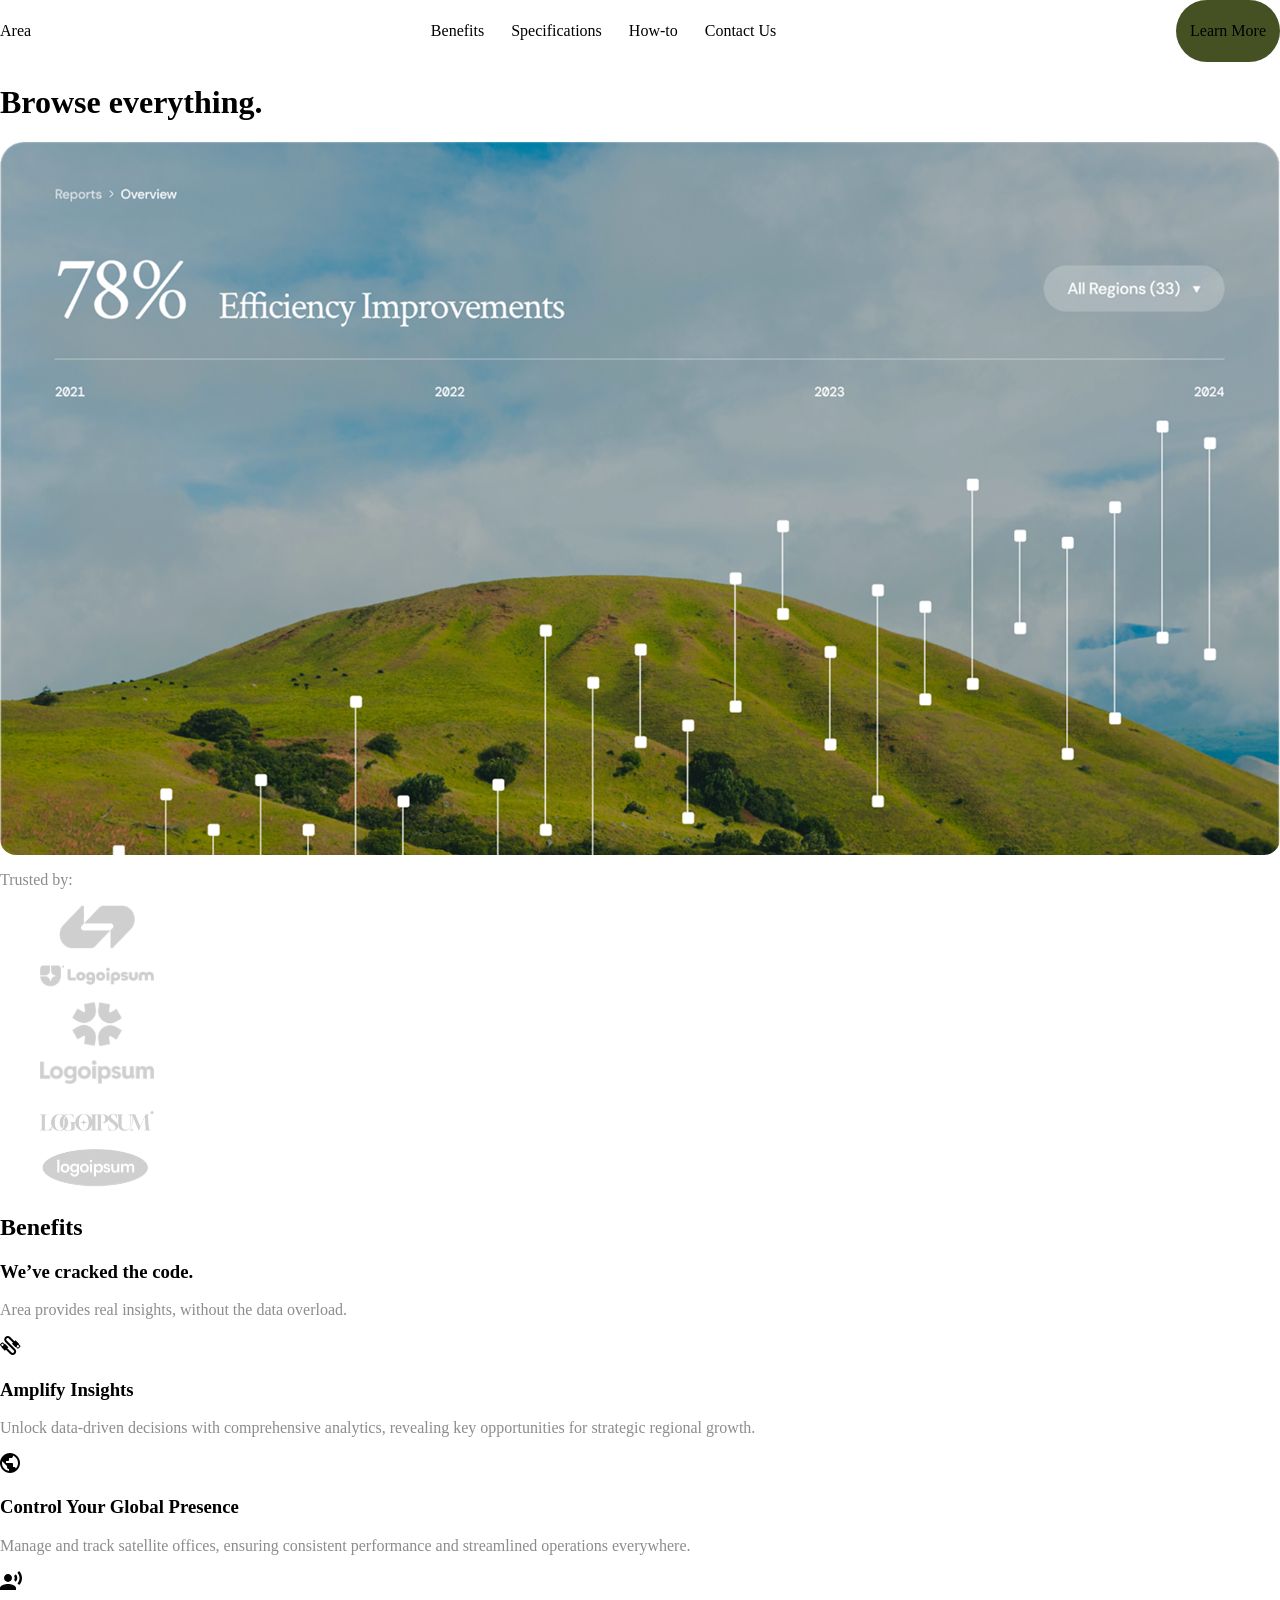
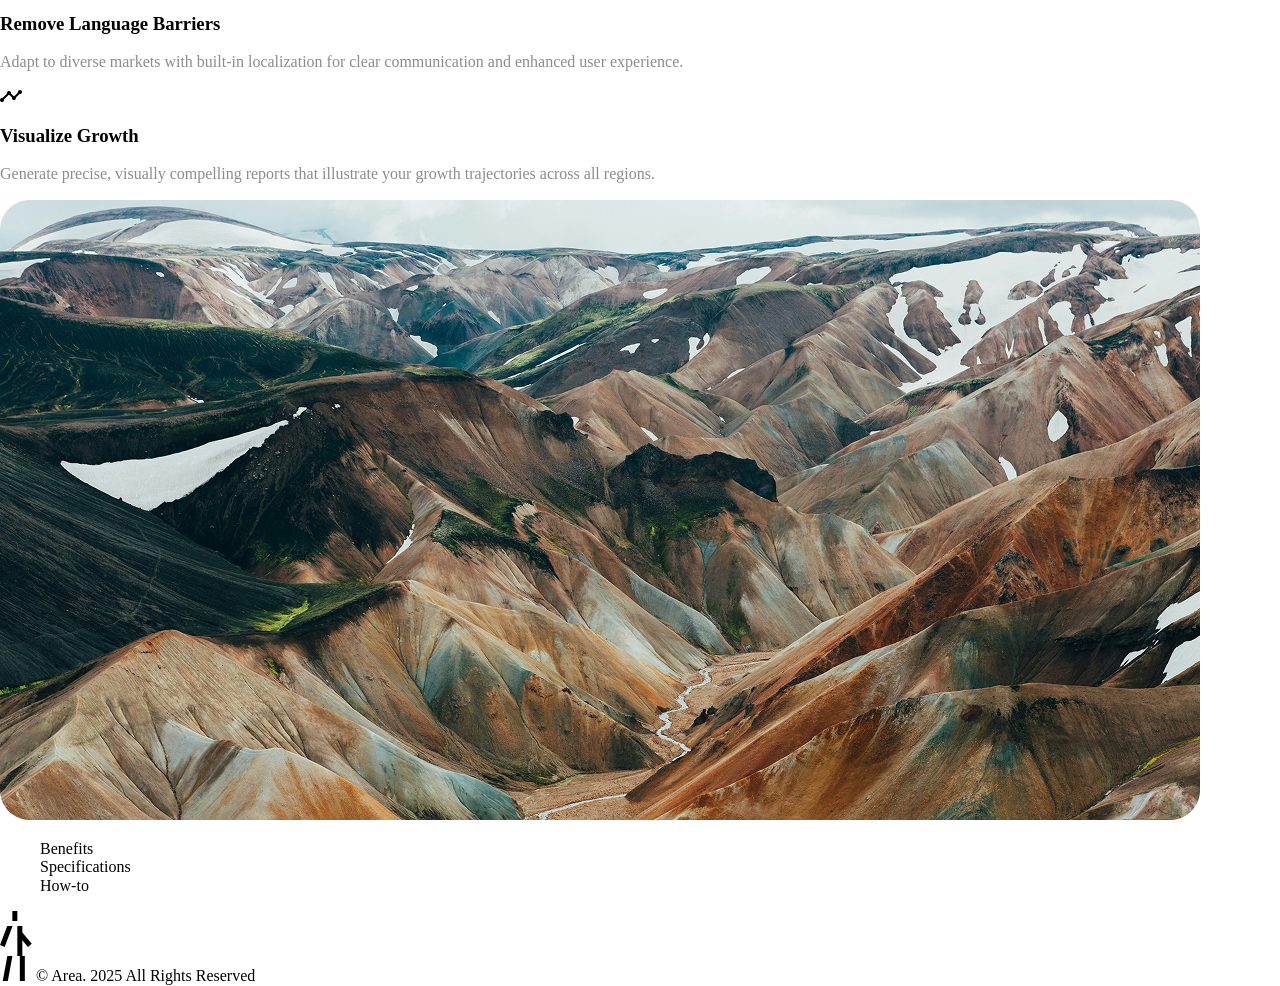
==== index.html @ 88da4cf6 "rename file" ====
<!DOCTYPE html>
<html lang="en">
<head>
    <meta charset="UTF-8">
    <meta name="viewport" content="width=device-width, initial-scale=1.0">
    <title>Modern Product Launch</title>
    <link rel="stylesheet" href="style.css"> 
    <link rel="stylesheet" href="normalize.css">
</head>
<body>
    <header class="main-header">
        <div><a href="#">Area</a></div> 
        <nav class="main-nav">
            <ul type = "none">
                <li><a href="#">Benefits</a></li>
                <li><a href="#">Specifications</a></li>
                <li><a href="#">How-to</a></li>
                <li><a href="#">Contact Us</a></li>
            </ul>
        </nav> 
        <div class="more"><a href="#">Learn More</a></div>
    </header>
    
    <section class="hero">
        <div> <h1>Browse everything.</h1></div>
        <div><img src="/Images/Inner screen.png" alt="Inner screen"></div>
</section>
<main>
    <div class="logo-cloud">
            <p>Trusted by:</p>
            <ul class="logos"  type = "none">
                <li><svg xmlns="http://www.w3.org/2000/svg" xmlns:xlink="http://www.w3.org/1999/xlink" width="114" height="44" viewBox="0 0 114 44" fill="none">
<g style="mix-blend-mode:exclusion" opacity="0.6">
<rect width="114" height="44" fill="url(#pattern0_2069_1118)"/>
</g>
<defs>
<pattern id="pattern0_2069_1118" patternContentUnits="objectBoundingBox" width="1" height="1">
<use xlink:href="#image0_2069_1118" transform="matrix(0.00665457 0 0 0.0172414 0.167272 0)"/>
</pattern>
<image id="image0_2069_1118" width="100" height="58" preserveAspectRatio="none" xlink:href="[data-uri]"/>
</defs>
</svg></li>
                <li><svg xmlns="http://www.w3.org/2000/svg" xmlns:xlink="http://www.w3.org/1999/xlink" width="114" height="44" viewBox="0 0 114 44" fill="none">
<g style="mix-blend-mode:exclusion" opacity="0.6">
<rect width="114" height="44" fill="url(#pattern0_2069_1120)"/>
</g>
<defs>
<pattern id="pattern0_2069_1120" patternContentUnits="objectBoundingBox" width="1" height="1">
<use xlink:href="#image0_2069_1120" transform="matrix(0.00340136 0 0 0.00881261 0 0.262059)"/>
</pattern>
<image id="image0_2069_1120" width="294" height="54" preserveAspectRatio="none" xlink:href="[data-uri]"/>
</defs>
</svg></li>
                <li><svg xmlns="http://www.w3.org/2000/svg" xmlns:xlink="http://www.w3.org/1999/xlink" width="114" height="44" viewBox="0 0 114 44" fill="none">
<g style="mix-blend-mode:exclusion" opacity="0.6">
<rect width="114" height="44" fill="url(#pattern0_2069_1122)"/>
</g>
<defs>
<pattern id="pattern0_2069_1122" patternContentUnits="objectBoundingBox" width="1" height="1">
<use xlink:href="#image0_2069_1122" transform="matrix(0.0032434 0 0 0.00840336 0.279449 0)"/>
</pattern>
<image id="image0_2069_1122" width="136" height="119" preserveAspectRatio="none" xlink:href="[data-uri]"/>
</defs>
</svg></li>
                <li><svg xmlns="http://www.w3.org/2000/svg" xmlns:xlink="http://www.w3.org/1999/xlink" width="114" height="44" viewBox="0 0 114 44" fill="none">
<g style="mix-blend-mode:exclusion" opacity="0.6">
<rect width="114" height="44" fill="url(#pattern0_2069_1124)"/>
</g>
<defs>
<pattern id="pattern0_2069_1124" patternContentUnits="objectBoundingBox" width="1" height="1">
<use xlink:href="#image0_2069_1124" transform="matrix(0.003861 0 0 0.0100035 0 0.229905)"/>
</pattern>
<image id="image0_2069_1124" width="259" height="54" preserveAspectRatio="none" xlink:href="[data-uri]"/>
</defs>
</svg></li>
                <li><svg xmlns="http://www.w3.org/2000/svg" xmlns:xlink="http://www.w3.org/1999/xlink" width="114" height="44" viewBox="0 0 114 44" fill="none">
<g style="mix-blend-mode:exclusion" opacity="0.6">
<rect width="114" height="44" fill="url(#pattern0_2069_1126)"/>
</g>
<defs>
<pattern id="pattern0_2069_1126" patternContentUnits="objectBoundingBox" width="1" height="1">
<use xlink:href="#image0_2069_1126" transform="matrix(0.00223214 0 0 0.00578328 0 0.27156)"/>
</pattern>
<image id="image0_2069_1126" width="448" height="79" preserveAspectRatio="none" xlink:href="[data-uri]"/>
</defs>
</svg></li>
                <li><svg xmlns="http://www.w3.org/2000/svg" xmlns:xlink="http://www.w3.org/1999/xlink" width="110" height="42" viewBox="0 0 110 42" fill="none">
<g style="mix-blend-mode:exclusion" opacity="0.6">
<rect width="110" height="41.8182" fill="url(#pattern0_2069_1128)"/>
</g>
<defs>
<pattern id="pattern0_2069_1128" patternContentUnits="objectBoundingBox" width="1" height="1">
<use xlink:href="#image0_2069_1128" transform="scale(0.0046934 0.0123457)"/>
</pattern>
<image id="image0_2069_1128" width="213" height="81" preserveAspectRatio="none" xlink:href="[data-uri]"/>
</defs>
</svg></li>
            </ul>
    </div>
    <div class="benefits">
        <h2>Benefits</h2>
        <h3>We’ve cracked the code.</h3>
        <p>Area provides real insights, without the data overload.</p>
    </div>

    <div class="icons-module">
        <section>
            <div class="icon"><svg xmlns="http://www.w3.org/2000/svg" width="21" height="20" viewBox="0 0 21 20" fill="none">
<path d="M5.2425 1.0125C3.8725 2.3925 3.8725 4.6125 5.2425 5.9825L13.7325 14.4625C14.3125 15.0525 14.3125 16.0125 13.7325 16.5825C13.1425 17.1725 12.1925 17.1725 11.6025 16.5825L7.3625 12.3425L8.4225 11.2825L4.8925 7.7425L4.5325 8.1025L3.1225 6.6825C2.7325 6.2925 2.1025 6.2925 1.6925 6.6825L0.2925 8.1025C-0.0975 8.5125 -0.0975 9.1225 0.2925 9.5125L1.6925 10.9225L1.3525 11.2825L4.8925 14.8125L5.9525 13.7525L10.1925 18.0125C11.5625 19.3625 13.7725 19.3625 15.1425 18.0125C16.5125 16.6325 16.5125 14.4125 15.1425 13.0525L6.6525 4.5625C6.0725 3.9725 6.0725 3.0125 6.6525 2.4425C7.2425 1.8525 8.1925 1.8525 8.7825 2.4425L13.0225 6.6825L11.9625 7.7425L15.4925 11.2825L15.8525 10.9225L17.2625 12.3425C17.6525 12.7325 18.2925 12.7325 18.6925 12.3425L20.0925 10.9225C20.4825 10.5125 20.4825 9.9025 20.0925 9.5125L18.6925 8.1025L19.0325 7.7425L15.4925 4.2125L14.4325 5.2725L10.1925 1.0125C8.8225 -0.3375 6.6125 -0.3375 5.2425 1.0125ZM1.0025 8.8025L2.4125 7.3925L3.8325 8.8025L2.4125 10.2225M16.5525 10.2225L17.9725 8.8025L19.3825 10.2225L17.9725 11.6325L16.5525 10.2225Z" fill="black"/>
</svg></div>
            <h3>Amplify Insights</h3>
            <p>Unlock data-driven decisions with comprehensive analytics, revealing key opportunities for strategic regional growth.</p>
        </section>
        <section>
            <div class="icon"><svg xmlns="http://www.w3.org/2000/svg" width="20" height="20" viewBox="0 0 20 20" fill="none">
<path d="M15.9 15.39C15.64 14.59 14.89 14 14 14H13V11C13 10.7348 12.8946 10.4804 12.7071 10.2929C12.5196 10.1054 12.2652 10 12 10H6V8H8C8.26522 8 8.51957 7.89464 8.70711 7.70711C8.89464 7.51957 9 7.26522 9 7V5H11C11.5304 5 12.0391 4.78929 12.4142 4.41421C12.7893 4.03914 13 3.53043 13 3V2.59C15.93 3.77 18 6.64 18 10C18 12.08 17.2 13.97 15.9 15.39ZM9 17.93C5.05 17.44 2 14.08 2 10C2 9.38 2.08 8.78 2.21 8.21L7 13V14C7 14.5304 7.21071 15.0391 7.58579 15.4142C7.96086 15.7893 8.46957 16 9 16M10 0C8.68678 0 7.38642 0.258658 6.17317 0.761205C4.95991 1.26375 3.85752 2.00035 2.92893 2.92893C1.05357 4.8043 0 7.34784 0 10C0 12.6522 1.05357 15.1957 2.92893 17.0711C3.85752 17.9997 4.95991 18.7362 6.17317 19.2388C7.38642 19.7413 8.68678 20 10 20C12.6522 20 15.1957 18.9464 17.0711 17.0711C18.9464 15.1957 20 12.6522 20 10C20 8.68678 19.7413 7.38642 19.2388 6.17317C18.7362 4.95991 17.9997 3.85752 17.0711 2.92893C16.1425 2.00035 15.0401 1.26375 13.8268 0.761205C12.6136 0.258658 11.3132 0 10 0Z" fill="black"/>
</svg></div>
            <h3>Control Your Global Presence</h3>
            <p>Manage and track satellite offices, ensuring consistent performance and streamlined operations everywhere.</p>
        </section>
        <section>
            <div class="icon"><svg xmlns="http://www.w3.org/2000/svg" width="22" height="19" viewBox="0 0 22 19" fill="none">
<path d="M8 3C9.06087 3 10.0783 3.42143 10.8284 4.17157C11.5786 4.92172 12 5.93913 12 7C12 8.06087 11.5786 9.07828 10.8284 9.82843C10.0783 10.5786 9.06087 11 8 11C6.93913 11 5.92172 10.5786 5.17157 9.82843C4.42143 9.07828 4 8.06087 4 7C4 5.93913 4.42143 4.92172 5.17157 4.17157C5.92172 3.42143 6.93913 3 8 3ZM8 13C10.67 13 16 14.34 16 17V19H0V17C0 14.34 5.33 13 8 13ZM15.76 3.36C17.78 5.56 17.78 8.61 15.76 10.63L14.08 8.94C14.92 7.76 14.92 6.23 14.08 5.05L15.76 3.36ZM19.07 0C23 4.05 22.97 10.11 19.07 14L17.44 12.37C20.21 9.19 20.21 4.65 17.44 1.63L19.07 0Z" fill="black"/>
</svg></div>
            <h3>Remove Language Barriers</h3>
            <p>Adapt to diverse markets with built-in localization for clear communication and enhanced user experience.</p>
        </section>
        <section>
            <div class="icon"><svg xmlns="http://www.w3.org/2000/svg" width="22" height="12" viewBox="0 0 22 12" fill="none">
<path d="M2 8L2.5 8.07L7.07 3.5C6.89 2.85 7.06 2.11 7.59 1.59C8.37 0.8 9.63 0.8 10.41 1.59C10.94 2.11 11.11 2.85 10.93 3.5L13.5 6.07L14 6C14.18 6 14.35 6 14.5 6.07L18.07 2.5C18 2.35 18 2.18 18 2C18 1.46957 18.2107 0.960859 18.5858 0.585786C18.9609 0.210714 19.4696 0 20 0C20.5304 0 21.0391 0.210714 21.4142 0.585786C21.7893 0.960859 22 1.46957 22 2C22 2.53043 21.7893 3.03914 21.4142 3.41421C21.0391 3.78929 20.5304 4 20 4C19.82 4 19.65 4 19.5 3.93L15.93 7.5C16 7.65 16 7.82 16 8C16 8.53043 15.7893 9.03914 15.4142 9.41421C15.0391 9.78929 14.5304 10 14 10C13.4696 10 12.9609 9.78929 12.5858 9.41421C12.2107 9.03914 12 8.53043 12 8L12.07 7.5L9.5 4.93C9.18 5 8.82 5 8.5 4.93L3.93 9.5L4 10C4 10.5304 3.78929 11.0391 3.41421 11.4142C3.03914 11.7893 2.53043 12 2 12C1.46957 12 0.960859 11.7893 0.585786 11.4142C0.210714 11.0391 0 10.5304 0 10C0 9.46957 0.210714 8.96086 0.585786 8.58579C0.960859 8.21071 1.46957 8 2 8Z" fill="black"/>
</svg></div>
            <h3>Visualize Growth</h3>
            <p>Generate precise, visually compelling reports that illustrate your growth trajectories across all regions.</p>
        </section>
    </div>
    <div><img src="/Images/Hero Image.png" alt=""></div>
    <div></div>












</main>
<footer>
    <div class="nav-footer">
        <ul type = "none">
            <li><a href="#">Benefits</a></li>
            <li><a href="#">Specifications</a></li>
            <li><a href="#">How-to</a></li>
        </ul>
    </div>
    
    <span><svg width="32" height="70" viewBox="0 0 32 70" fill="none" xmlns="http://www.w3.org/2000/svg">
<path d="M22.3379 21.5869L31.751 32.6748L27.9258 35.9121L22.3379 29.3125V45H24.8379V70H19.8379V45H17.3379V15H22.3379V21.5869ZM12.4248 44.999L7.83789 69.999H2.75L7.33789 44.999H12.4248ZM4.6748 35.8877L0 34.1123L7.22461 15H12.5752L4.6748 35.8877ZM17.3389 9.9502H12.3389V0H17.3389V9.9502Z" fill="black"/>
</svg> © Area. 2025</span>

    <span>All Rights Reserved</span>
</footer>
</body>
</html>
---- style.css ----
:root {
  /* Headings */
  --font-size-h1: 48px;    /* Header */
  --font-size-h2: 40px;    /* This Product feature is */
  --font-size-h3: 24px;    /* This Product feature is the most important */
  
  /* UI & Content */
  --font-size-h4: 18px;    /* Key point here */
  --font-size-body: 16px;  /* Unlock data-driven decisions... */
  --font-size-link: 14px;
  --font-size-label: 12px; /* Labels / UI Text */ 

  /* Primary & Neutral Colors */
  --color-black: #000000;
  --color-gray: #8c8c8c;
  --color-light-gray: #f0eeee;
  --color-white: #ffffff;
  
  /* Accent/Theme Colors */
  --color-pale-green: #e2ead0;
  --color-muted-sage: #8b967d;
  --color-dark-olive: #465123;
}


h1 {
    size: var(--font-size-h1);
    color: var(--color-black)
}
h2 {
    size: var(--font-size-h2);
    color: var(--color-black)
}
h3 {
    size: var(--font-size-h3);
    color: var(--color-black)
}
h4 {
    size: var(--font-size-h4);
    color: var(--color-black)
}
h5 {
    size: var(--font-size-label);
    color: var(--color-dark-olive);
}
p {
    size: var(--font-size-body);
    color: var(--color-gray);
}

a {
    text-decoration: none;
    size: var(--font-size-link);
    color: var(--color-black);
}





.main-header{
    display: flex;
    align-items: center;
    justify-content: space-between;
    
}
.main-nav ul {
    display: flex;
    flex-direction: row;
    gap: 27px;
    padding: 0px;
}
.more {
    background-color: var(--color-dark-olive);
    color: var(--color-white);
    padding: 22px 14px;
    gap: 2px;
    border-radius: 1000px;
}

.hero img{
    border-radius: 16px;
    border-color: var(--color-black);
    display: flex;
    position: relative;
    max-width: 100%;
    height: auto;
}
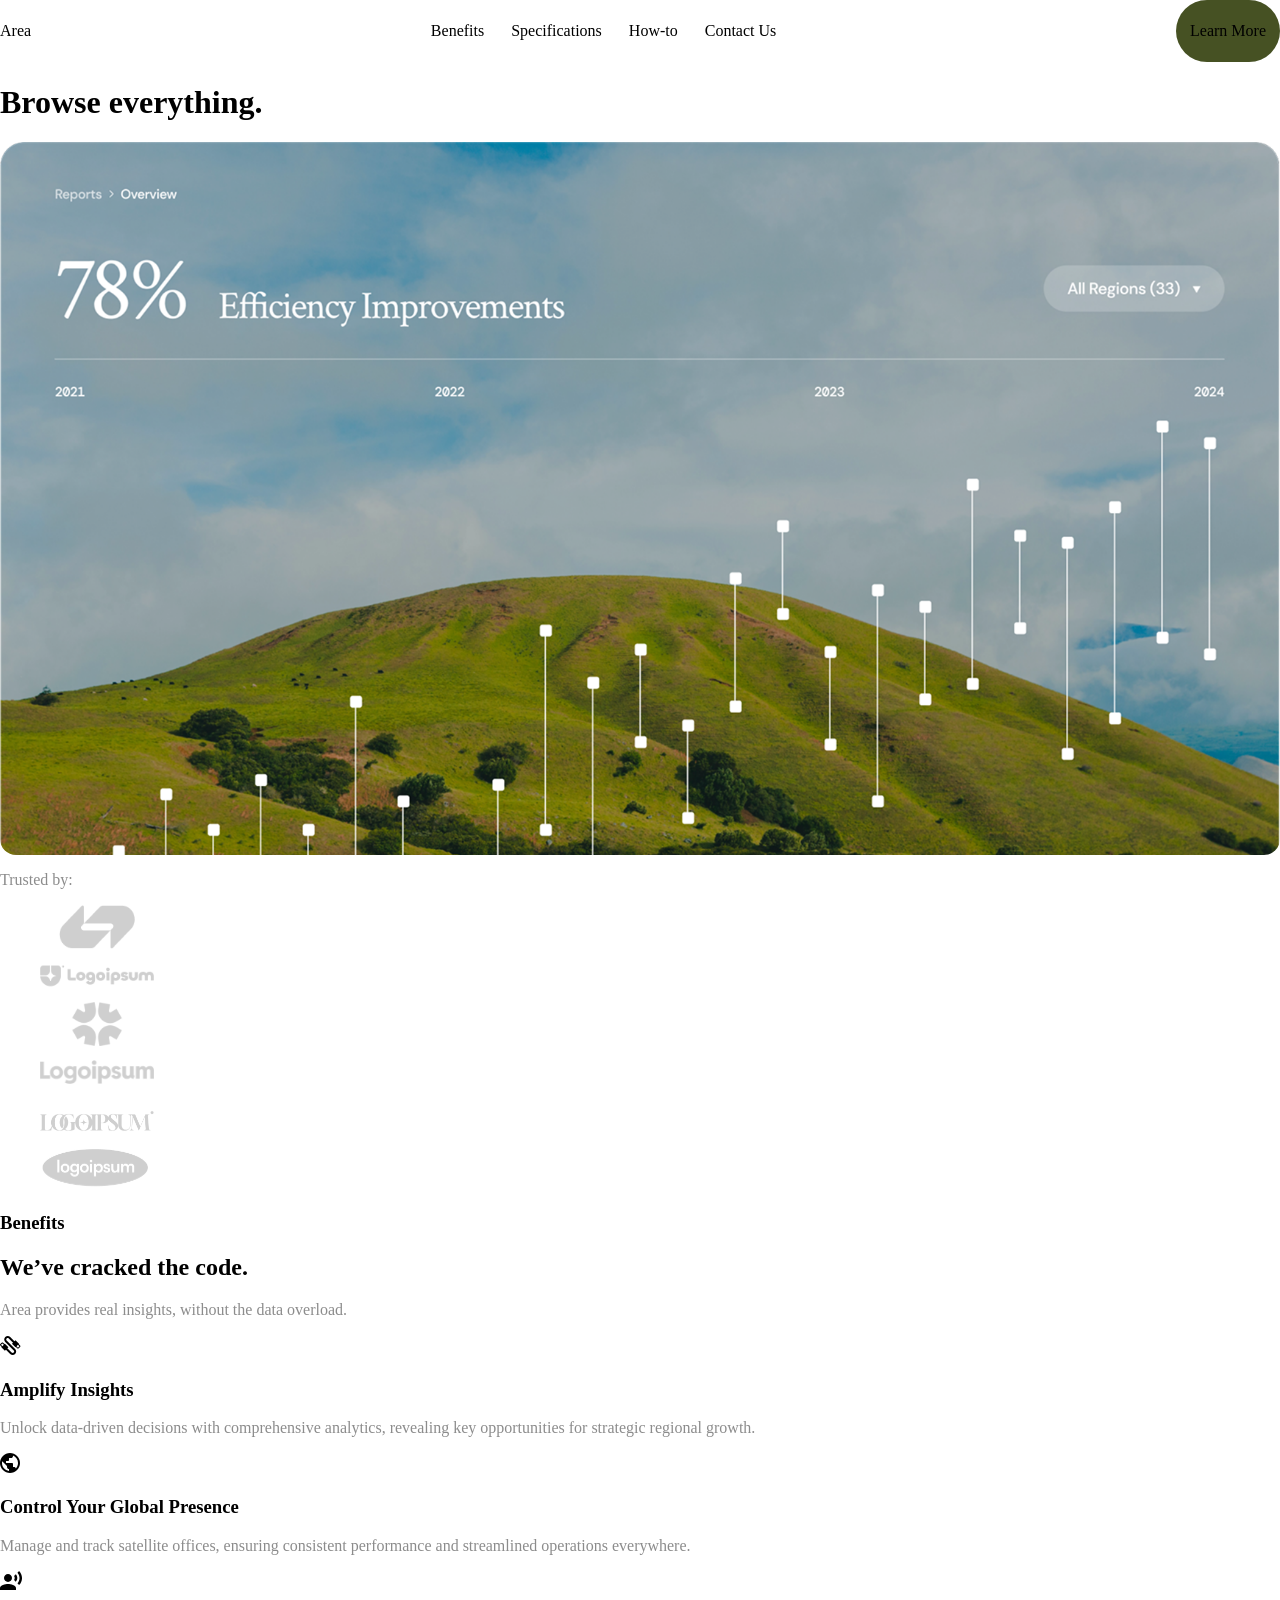
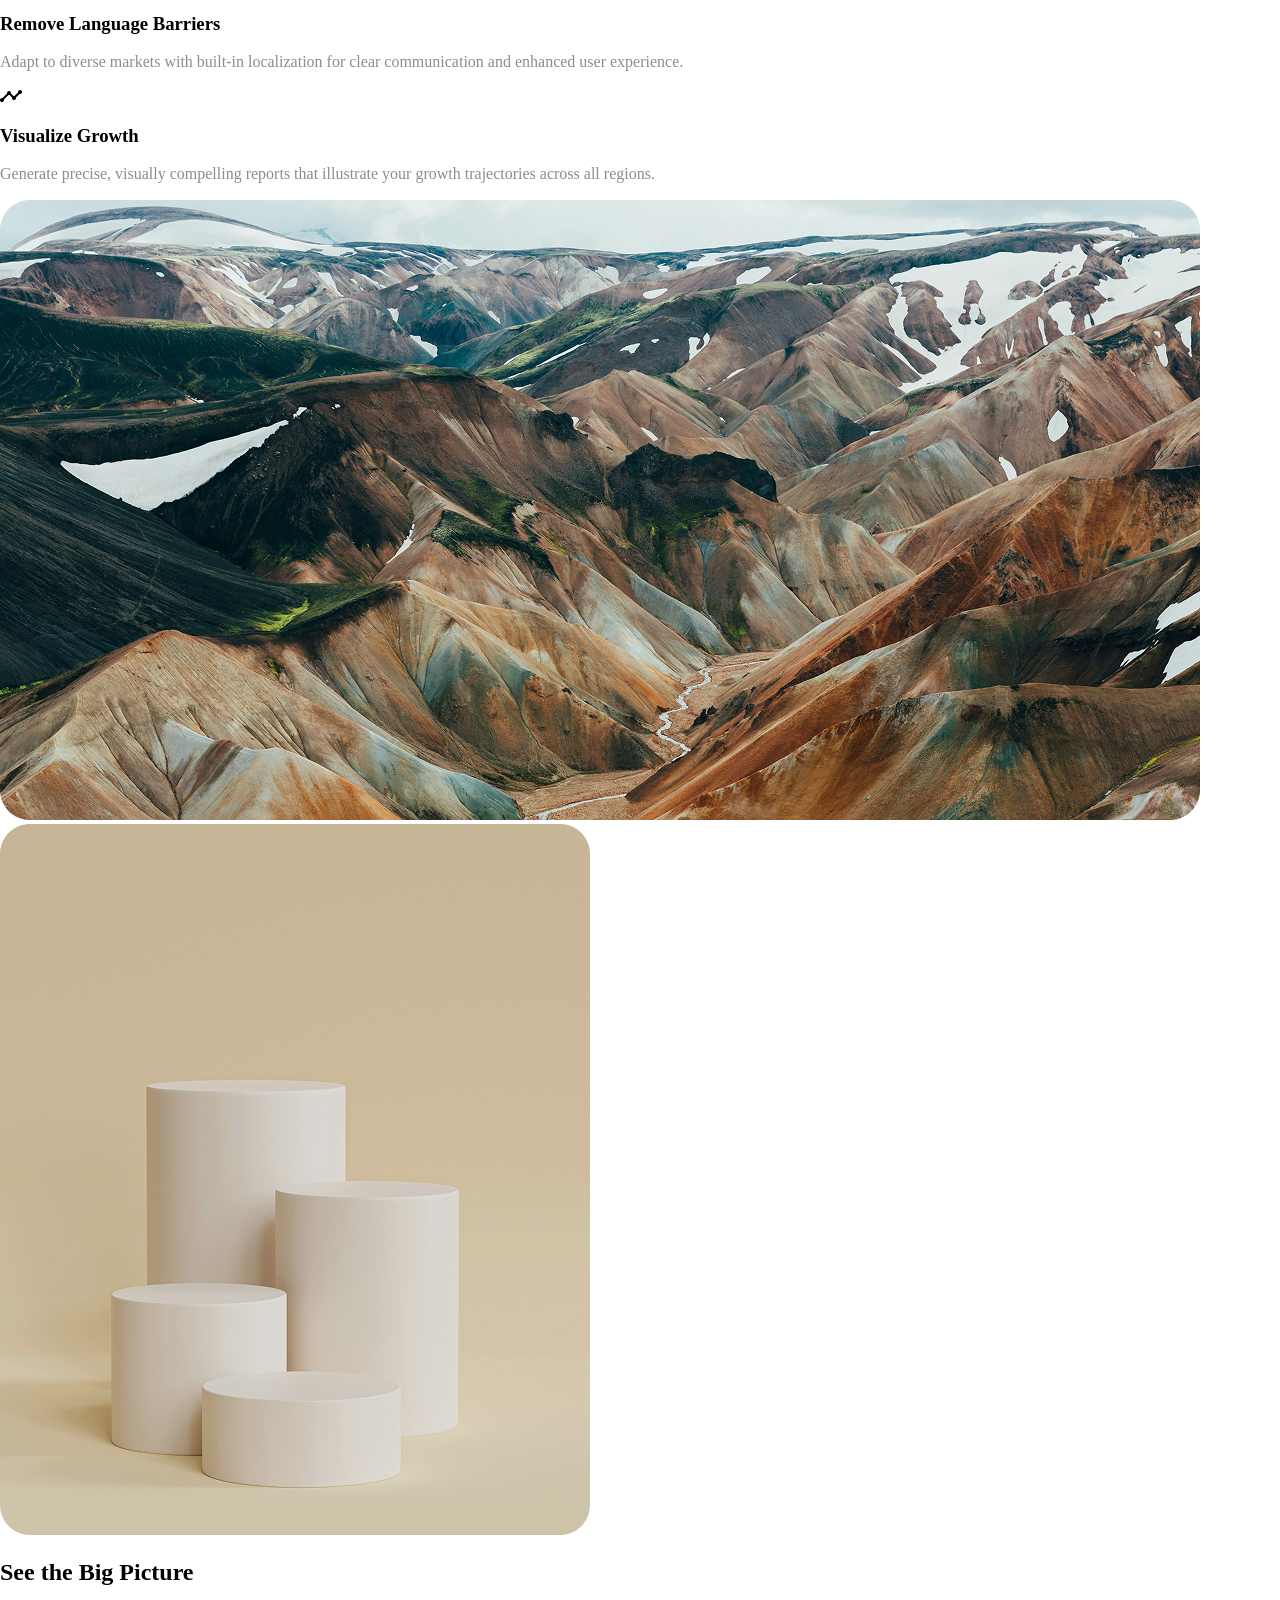
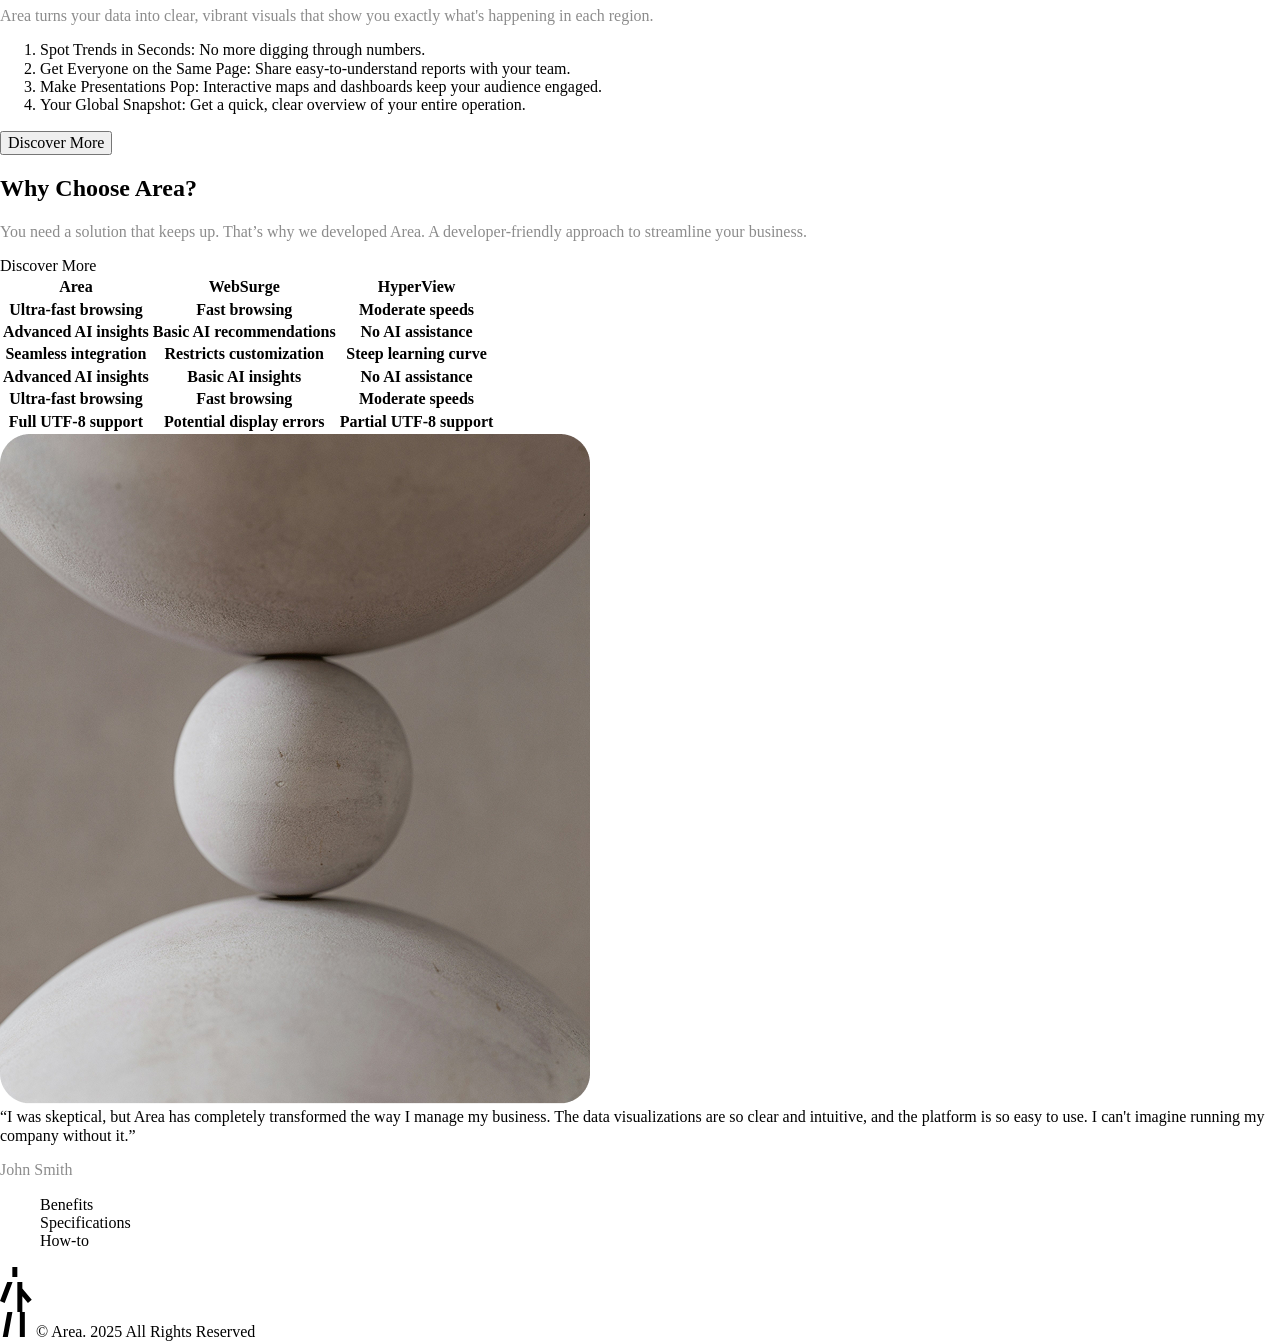
==== commit 78d3b0dd: "add new sections" ====
--- a/index.html
+++ b/index.html
@@ -23,7 +23,7 @@
     
     <section class="hero">
         <div> <h1>Browse everything.</h1></div>
-        <div><img src="/Images/Inner screen.png" alt="Inner screen"></div>
+        <div><img src="/Images/inner-screen.png" alt="Inner screen"></div>
 </section>
 <main>
     <div class="logo-cloud">
@@ -98,8 +98,8 @@
             </ul>
     </div>
     <div class="benefits">
-        <h2>Benefits</h2>
-        <h3>We’ve cracked the code.</h3>
+        <h3>Benefits</h3>
+        <h2>We’ve cracked the code.</h2>
         <p>Area provides real insights, without the data overload.</p>
     </div>
 
@@ -133,9 +133,80 @@
             <p>Generate precise, visually compelling reports that illustrate your growth trajectories across all regions.</p>
         </section>
     </div>
-    <div><img src="/Images/Hero Image.png" alt=""></div>
+    <div><img src="/Images/hero-image.png" alt=""></div>
     <div></div>
 
+    <div>
+        <div>
+            <img src="/Images/candle.png" alt="candle">
+        </div>
+
+        <div>
+            <h2>See the Big Picture</h2>
+            <p>Area turns your data into clear, vibrant visuals that show you exactly what's happening in each region.</p>
+            <ol>
+                <li>Spot Trends in Seconds: No more digging through numbers. </li>
+                <li>Get Everyone on the Same Page: Share easy-to-understand reports with your team. </li>
+                <li>Make Presentations Pop: Interactive maps and dashboards keep your audience engaged.</li>
+                <li>Your Global Snapshot: Get a quick, clear overview of your entire operation.</li>
+            </ol>
+            <button> Discover More </button>
+        </div>
+    </div>
+    <div>
+        <div>
+            <h2>Why Choose Area?</h2>
+            <p>You need a solution that keeps up. That’s why we developed Area. A developer-friendly approach to streamline your business. </p>
+            <botton> Discover More </botton>
+        </div>
+        <table>
+            <thead>
+                <tr>
+                    <th>Area</th>
+                    <th>WebSurge</th>
+                    <th>HyperView</th>
+                </tr>
+            </thead>
+            <tbody>
+                <tr>
+                    <th>Ultra-fast browsing</th>
+                    <th>Fast browsing</th>
+                    <th>Moderate speeds</th>
+                </tr>
+                <tr>
+                    <th>Advanced AI insights</th>
+                    <th>Basic AI recommendations</th>
+                    <th>No AI assistance</th>
+                </tr>
+                <tr>
+                    <th>Seamless integration</th>
+                    <th>Restricts customization</th>
+                    <th>Steep learning curve</th>
+                </tr>
+                <tr>
+                    <th>Advanced AI insights</th>
+                    <th>Basic AI insights</th>
+                    <th>No AI assistance</th>
+                </tr>
+                <tr>
+                    <th>Ultra-fast browsing</th>
+                    <th>Fast browsing</th>
+                    <th>Moderate speeds</th>
+                </tr>
+                <tr>
+                    <th>Full UTF-8 support</th>
+                    <th>Potential display errors</th>
+                    <th>Partial UTF-8 support</th>
+                </tr>
+            </tbody>
+        </table>
+    </div>
+
+<div>
+    <img src="Images/ball.png" alt="ball">
+    <div class="comment">“I was skeptical, but Area has completely transformed the way I manage my business. The data visualizations are so clear and intuitive, and the platform is so easy to use. I can't imagine running my company without it.”</div>
+<p>John Smith</p>
+</div>
 
 
 
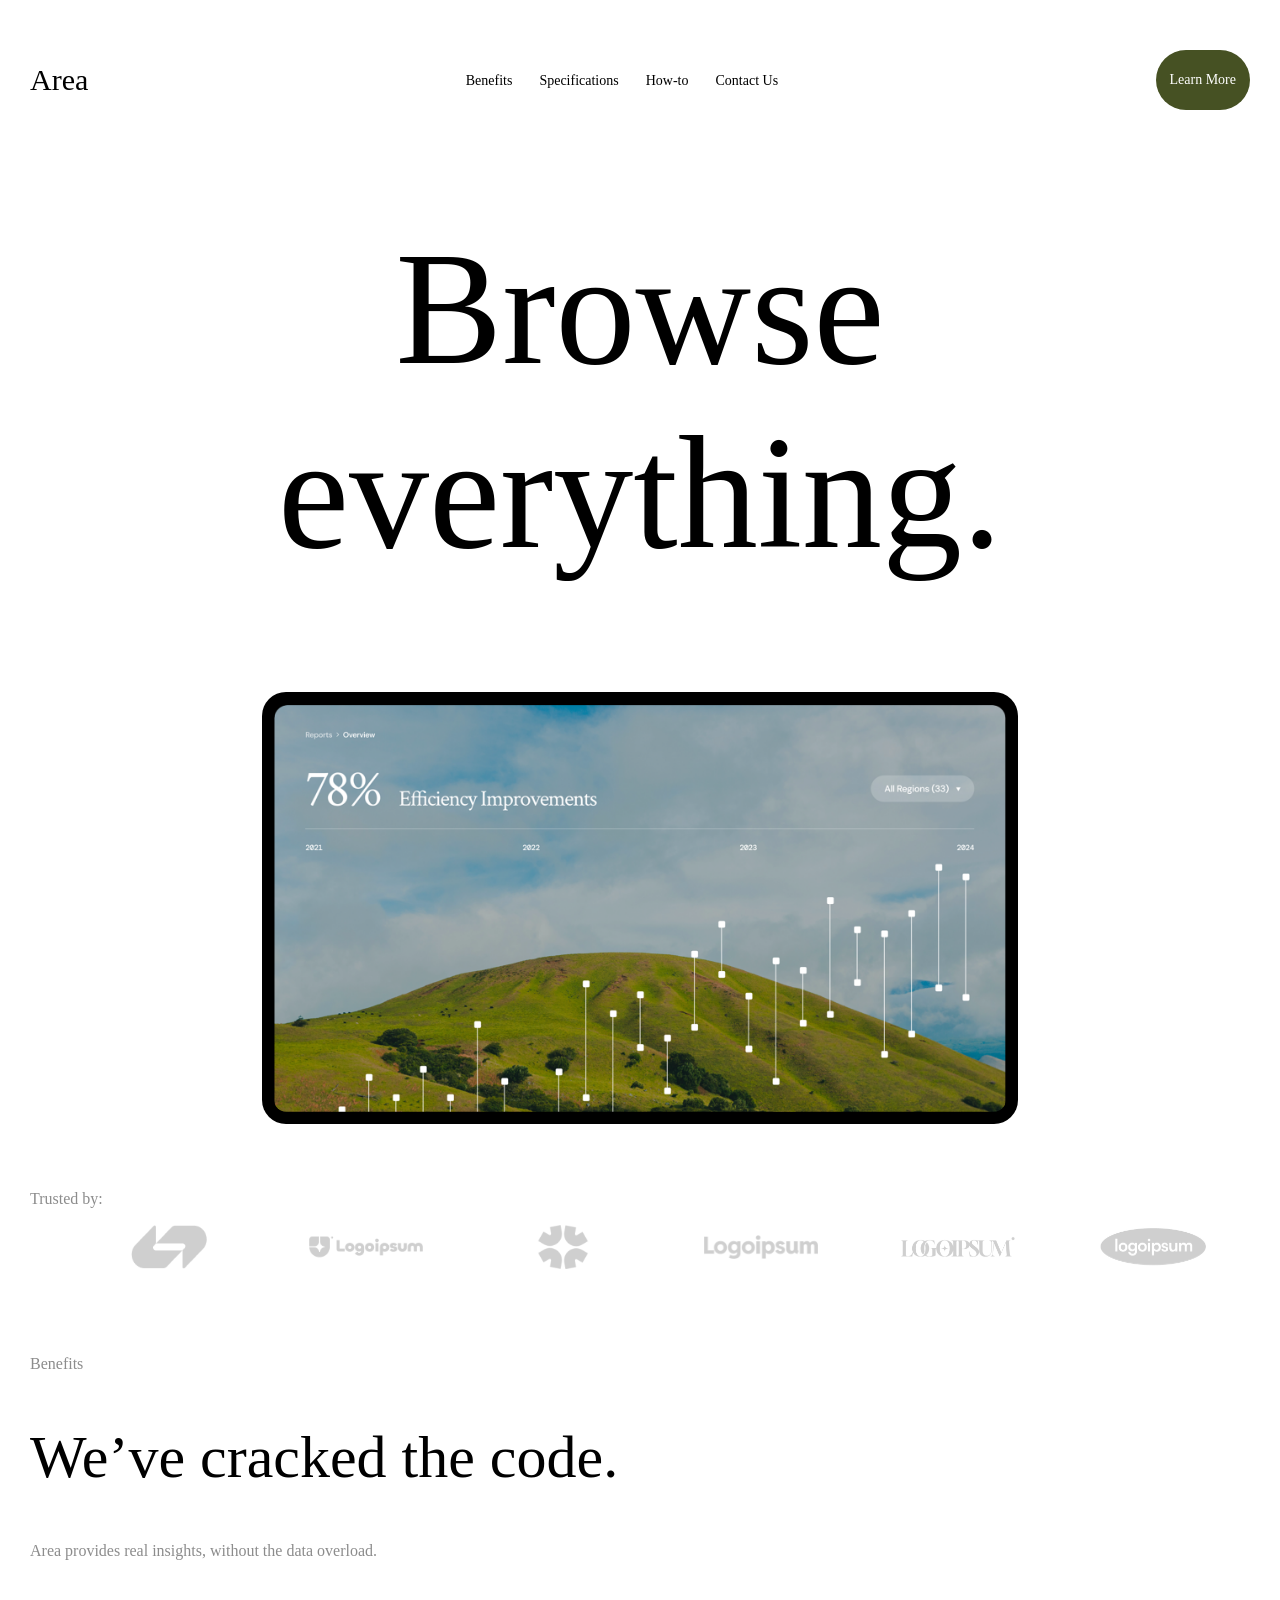
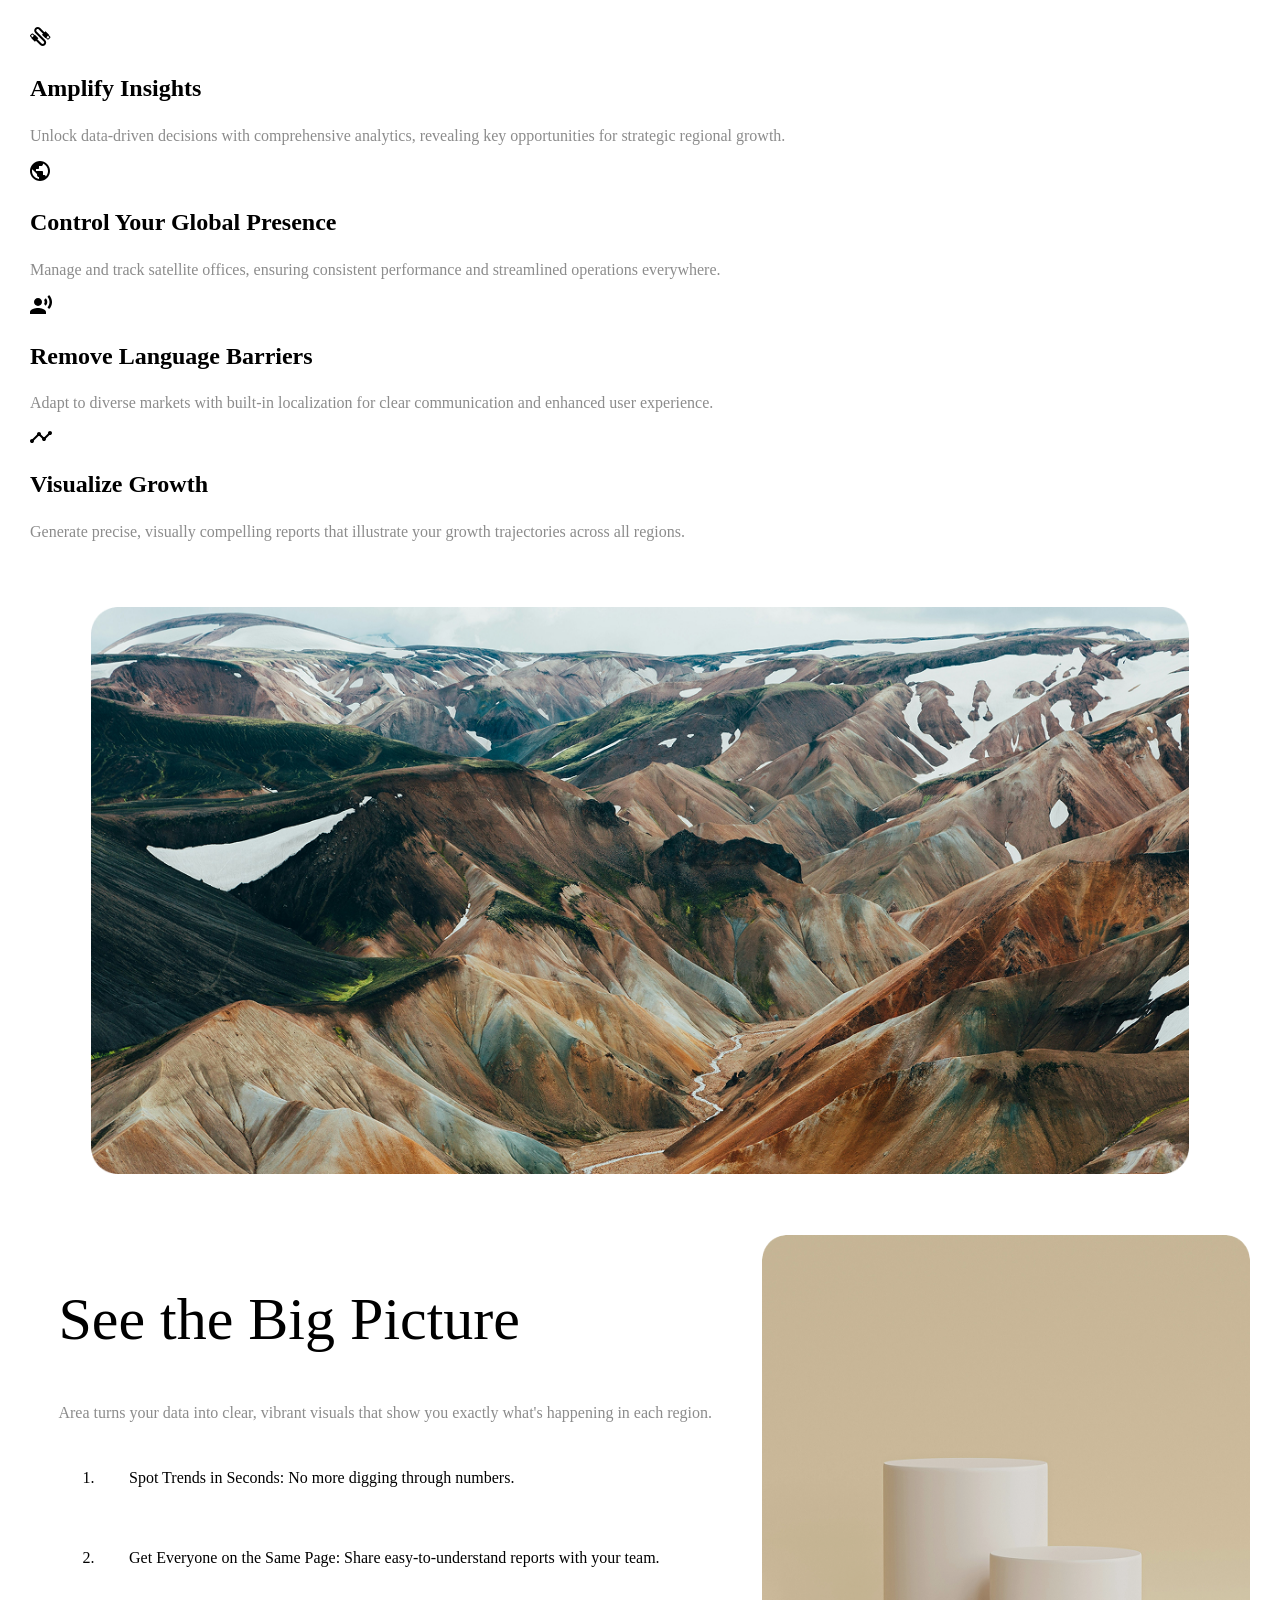
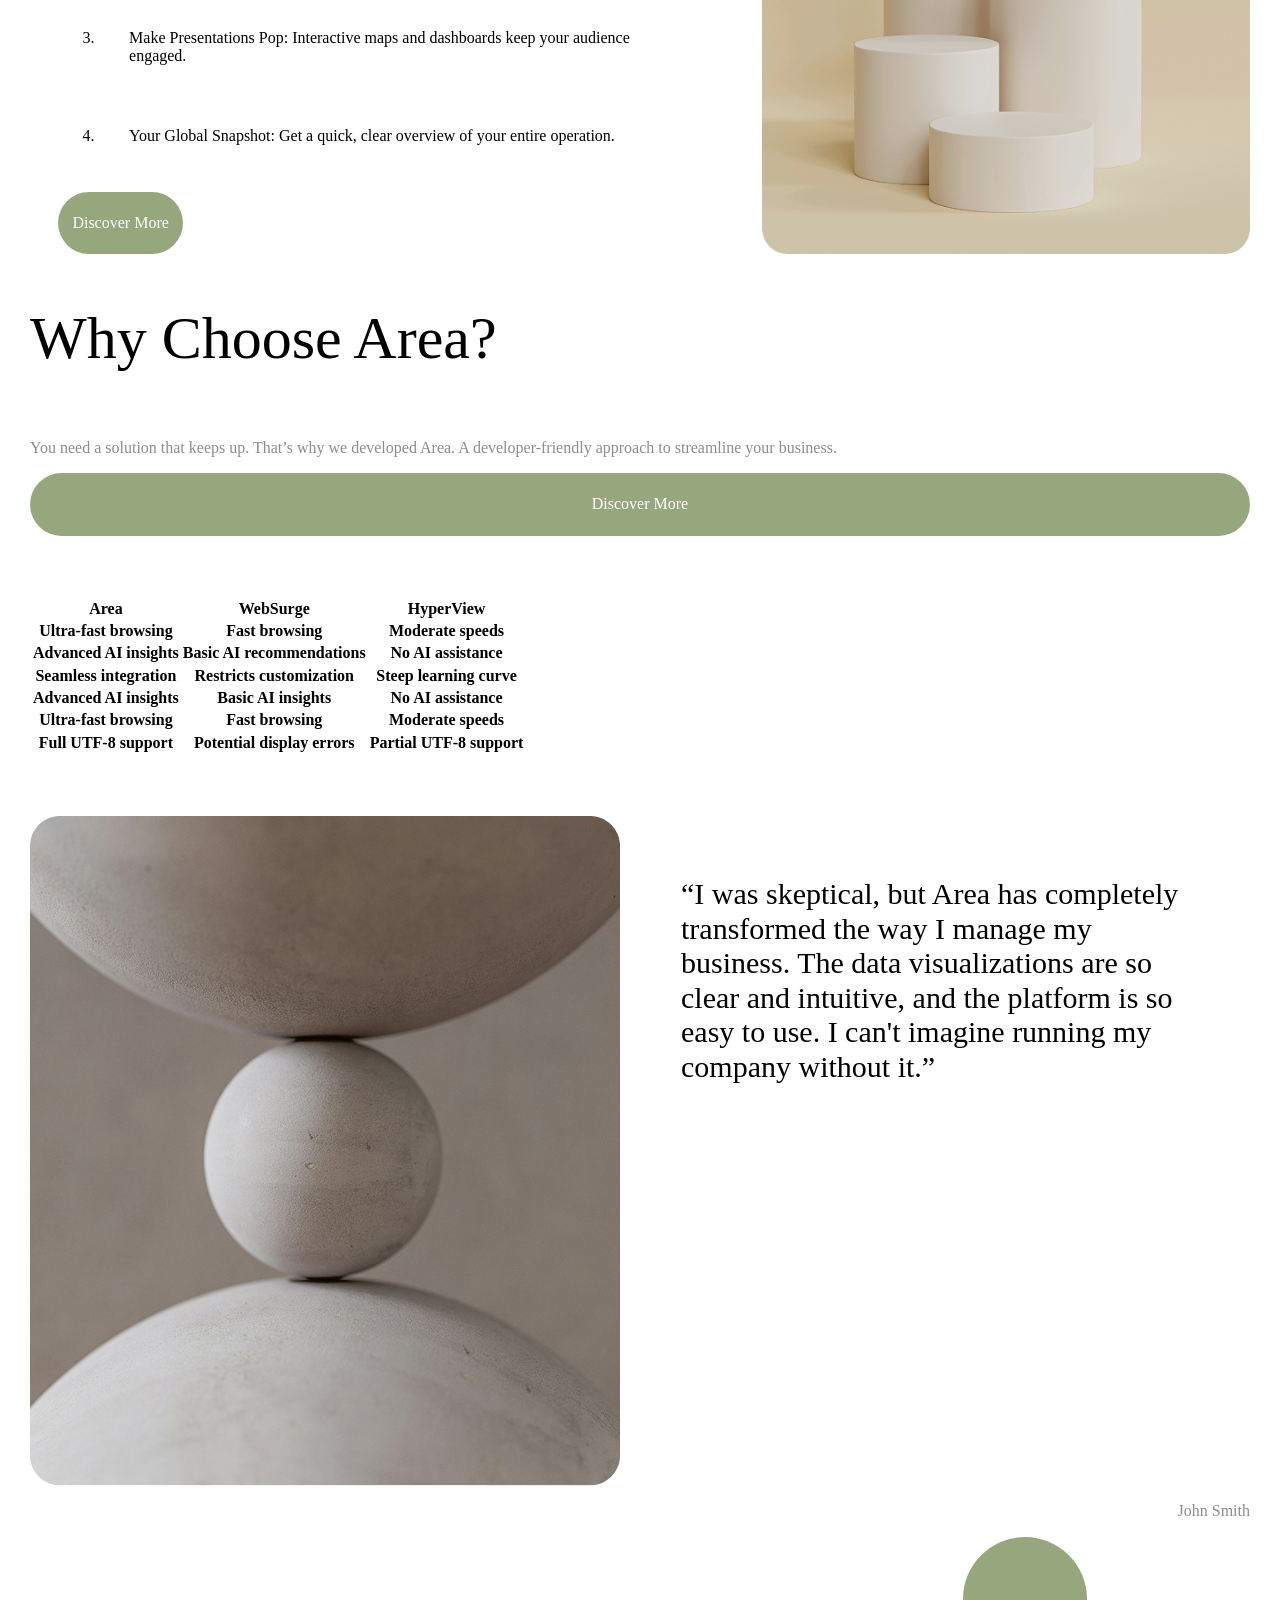
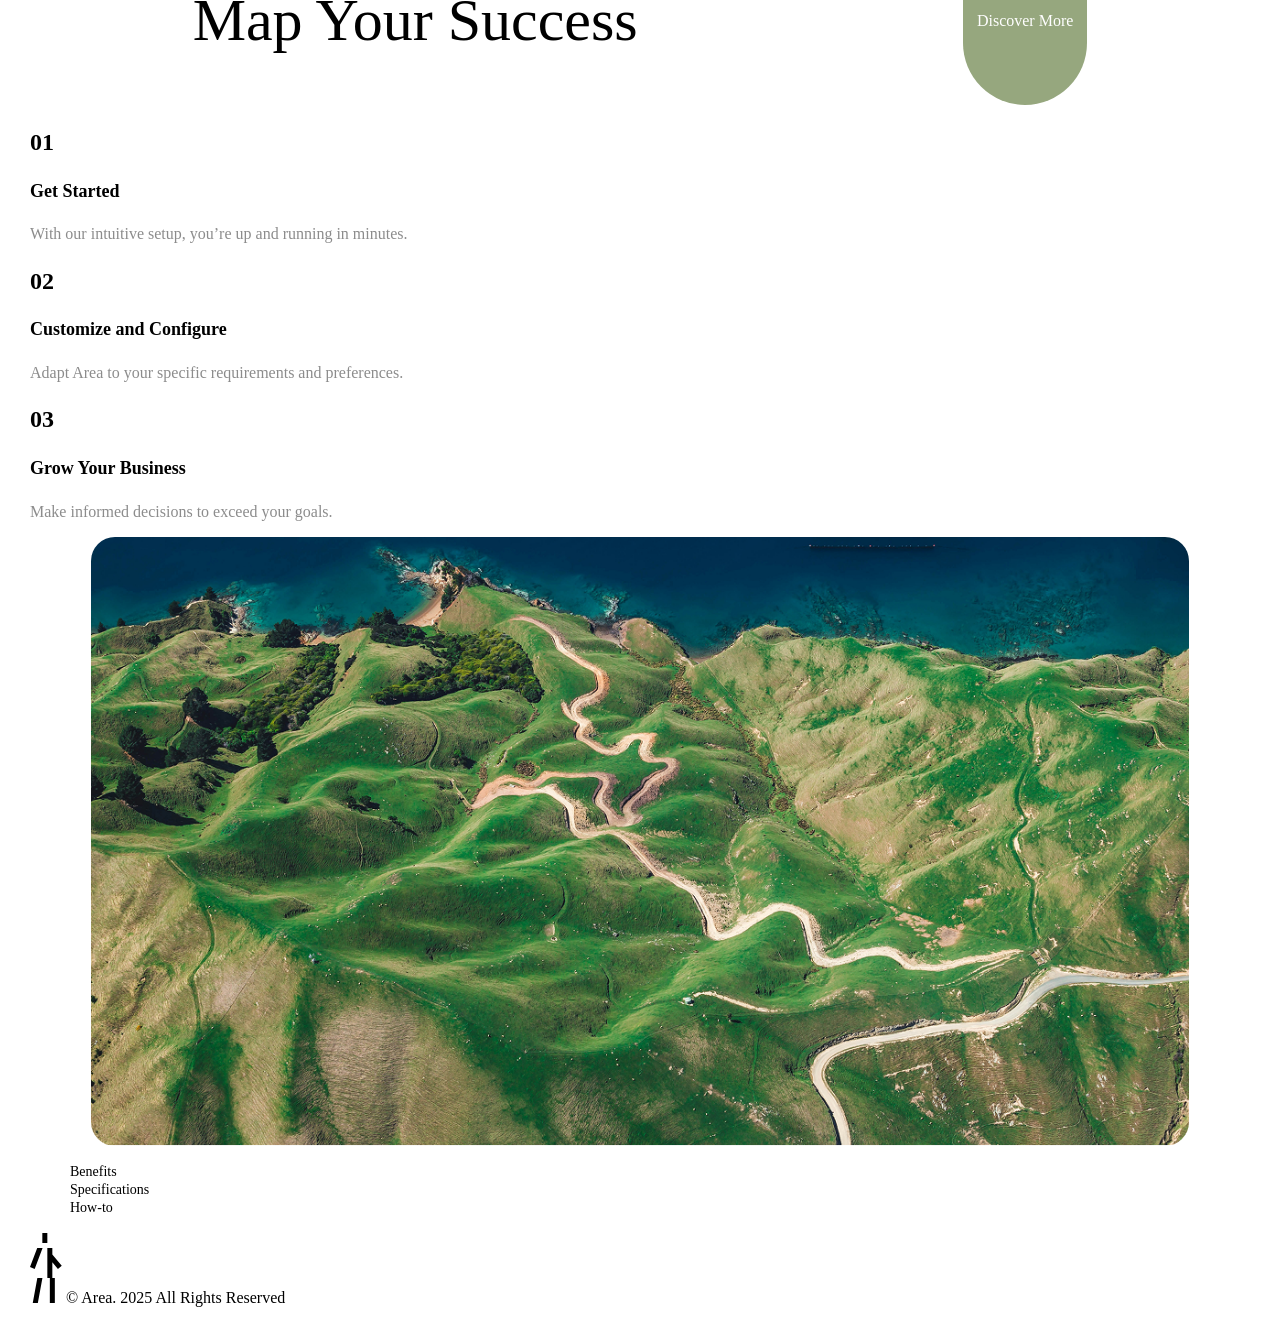
==== commit d466e364: "add nev sections" ====
--- a/index.html
+++ b/index.html
@@ -9,7 +9,7 @@
 </head>
 <body>
     <header class="main-header">
-        <div><a href="#">Area</a></div> 
+        <div><a href="#" style="font-size: 30px;">Area</a></div> 
         <nav class="main-nav">
             <ul type = "none">
                 <li><a href="#">Benefits</a></li>
@@ -18,12 +18,13 @@
                 <li><a href="#">Contact Us</a></li>
             </ul>
         </nav> 
-        <div class="more"><a href="#">Learn More</a></div>
+        <a href="#" class="btn btn--primary btn--sm">Learn More</a>
     </header>
     
-    <section class="hero">
-        <div> <h1>Browse everything.</h1></div>
-        <div><img src="/Images/inner-screen.png" alt="Inner screen"></div>
+    <section class="hero" style="align-items: center;">
+         <h1 style="font-size: 160px; text-align: center; font-weight: lighter; ">Browse everything.</h1>
+         <img src="/Images/inner-screen.png" alt="Inner screen">
+
 </section>
 <main>
     <div class="logo-cloud">
@@ -98,7 +99,7 @@
             </ul>
     </div>
     <div class="benefits">
-        <h3>Benefits</h3>
+        <p>Benefits</p>
         <h2>We’ve cracked the code.</h2>
         <p>Area provides real insights, without the data overload.</p>
     </div>
@@ -132,14 +133,10 @@
             <h3>Visualize Growth</h3>
             <p>Generate precise, visually compelling reports that illustrate your growth trajectories across all regions.</p>
         </section>
-    </div>
-    <div><img src="/Images/hero-image.png" alt=""></div>
-    <div></div>
-
-    <div>
-        <div>
-            <img src="/Images/candle.png" alt="candle">
-        </div>
+   </div>
+<div class="hero-image"><img src="/Images/hero-image.png" alt=""></div>
+    <div class="candle">
+        <img src="/Images/candle.png" alt="candle">
 
         <div>
             <h2>See the Big Picture</h2>
@@ -153,13 +150,12 @@
             <button> Discover More </button>
         </div>
     </div>
-    <div>
-        <div>
+        <div class="why">
             <h2>Why Choose Area?</h2>
             <p>You need a solution that keeps up. That’s why we developed Area. A developer-friendly approach to streamline your business. </p>
-            <botton> Discover More </botton>
+            <button> Discover More </button>
         </div>
-        <table>
+      <div class="table">  <table>
             <thead>
                 <tr>
                     <th>Area</th>
@@ -200,12 +196,34 @@
                 </tr>
             </tbody>
         </table>
-    </div>
-
-<div>
+</div>
+<div class="ball">
     <img src="Images/ball.png" alt="ball">
     <div class="comment">“I was skeptical, but Area has completely transformed the way I manage my business. The data visualizations are so clear and intuitive, and the platform is so easy to use. I can't imagine running my company without it.”</div>
-<p>John Smith</p>
+</div>
+<p style="display: flex; flex-direction: row-reverse;">John Smith</p>
+
+    <div style="display: flex; flex-direction: row; justify-content: space-around;" >
+        <h2>Map Your Success</h2>
+        <button> Discover More </button>
+    </div>
+    <div class="map">
+    <section>
+        <h3>01</h3>
+        <h4>Get Started</h4>
+        <p>With our intuitive setup, you’re up and running in minutes.</p>
+    </section>
+    <section>
+        <h3>02</h3>
+        <h4>Customize and Configure</h4>
+        <p>Adapt Area to your specific requirements and preferences.</p>
+    </section>
+    <section>
+        <h3>03</h3>
+        <h4>Grow Your Business</h4>
+        <p>Make informed decisions to exceed your goals.</p>
+    </section>
+    <img src="Images/mountain.png" alt="mountain">
 </div>
 
 
--- a/style.css
+++ b/style.css
@@ -1,7 +1,7 @@
 :root {
   /* Headings */
-  --font-size-h1: 48px;    /* Header */
-  --font-size-h2: 40px;    /* This Product feature is */
+  --font-size-h1: 160px;    /* Header */
+  --font-size-h2: 60px;    /* This Product feature is */
   --font-size-h3: 24px;    /* This Product feature is the most important */
   
   /* UI & Content */
@@ -18,51 +18,55 @@
   
   /* Accent/Theme Colors */
   --color-pale-green: #e2ead0;
-  --color-muted-sage: #8b967d;
+  --color-muted-sage: #96a77e;
   --color-dark-olive: #465123;
 }
 
 
 h1 {
-    size: var(--font-size-h1);
-    color: var(--color-black)
+    font-size: var(--font-size-h1);
+    color: var(--color-black);
 }
 h2 {
-    size: var(--font-size-h2);
-    color: var(--color-black)
+    font-size: var(--font-size-h2);
+    color: var(--color-black);
+    font-weight: lighter;
 }
 h3 {
-    size: var(--font-size-h3);
-    color: var(--color-black)
+    font-size: var(--font-size-h3);
+    color: var(--color-black);
 }
 h4 {
-    size: var(--font-size-h4);
-    color: var(--color-black)
+    font-size: var(--font-size-h4);
+    color: var(--color-black);
 }
 h5 {
-    size: var(--font-size-label);
+    font-size: var(--font-size-label);
     color: var(--color-dark-olive);
 }
 p {
-    size: var(--font-size-body);
+    font-size: var(--font-size-body);
     color: var(--color-gray);
 }
 
 a {
     text-decoration: none;
-    size: var(--font-size-link);
+    font-size: var(--font-size-link);
     color: var(--color-black);
 }
 
-
-
+body {
+font-family: 'Times New Roman', serif;
+    padding: 30px;
+    font-weight: normal;
+}
 
 
 .main-header{
     display: flex;
     align-items: center;
     justify-content: space-between;
-    
+    margin-top: 20px;
 }
 .main-nav ul {
     display: flex;
@@ -70,19 +74,99 @@
     gap: 27px;
     padding: 0px;
 }
-.more {
+.btn--primary, button {
     background-color: var(--color-dark-olive);
     color: var(--color-white);
     padding: 22px 14px;
     gap: 2px;
     border-radius: 1000px;
 }
+button {
+    background-color: var(--color-muted-sage);
+    text-decoration-color: var(--color-black);
+    border: none;
+}
 
-.hero img{
-    border-radius: 16px;
-    border-color: var(--color-black);
+.hero img {
+  width: 60%;
+  height: auto;
+  display: block;
+  object-fit: cover;
+   margin-left: auto;  
+  margin-right: auto;
+  border: 1%;
+  padding: 1%;
+  background-color: #000000;
+  border-radius: 24px;
+}
+.logo-cloud{
+    padding-top: 50px;
+    padding-bottom: 50px;
+     border-bottom: 2px  #8c8c8c ;
+}
+.logos {
+display: flex;
+    align-items: center;
+    justify-content: space-around;
+}
+
+.hero-image img {
+    width: 90%;
+    height: auto;
+  display: block;
+  object-fit: cover;
+   margin-left: auto;  
+  margin-right: auto;
+}
+.icons-module {
     display: flex;
-    position: relative;
-    max-width: 100%;
+    flex-direction: row;
+    padding-top: 50px;
+    padding-bottom: 50px;
+    flex-wrap: wrap;
+}
+.map img {
+    width: 90%;
     height: auto;
-}+  display: block;
+  object-fit: cover;
+   margin-left: auto;  
+  margin-right: auto;
+  border-radius: 24px;
+}
+.candle img {
+    width: 40%;
+  border-radius: 24px;
+  display: flex;
+}
+.candle {
+display: flex;
+flex-direction: row-reverse;
+gap: 50px;
+padding-top: 5%;
+}
+.candle li {
+    padding: 5%;
+}
+.ball img {
+    width: 50%;
+  border-radius: 24px;
+  display: flex;
+}
+.ball {
+    display: flex;
+    flex-direction: row;
+    padding-top: 5%;
+
+}
+.comment{
+    padding: 5%;
+    font-size: 30px;
+}
+.why {
+    display: flex;
+    flex-wrap: wrap;
+    justify-content: center;
+    flex-direction: column;
+    padding-bottom: 5%;
+}
